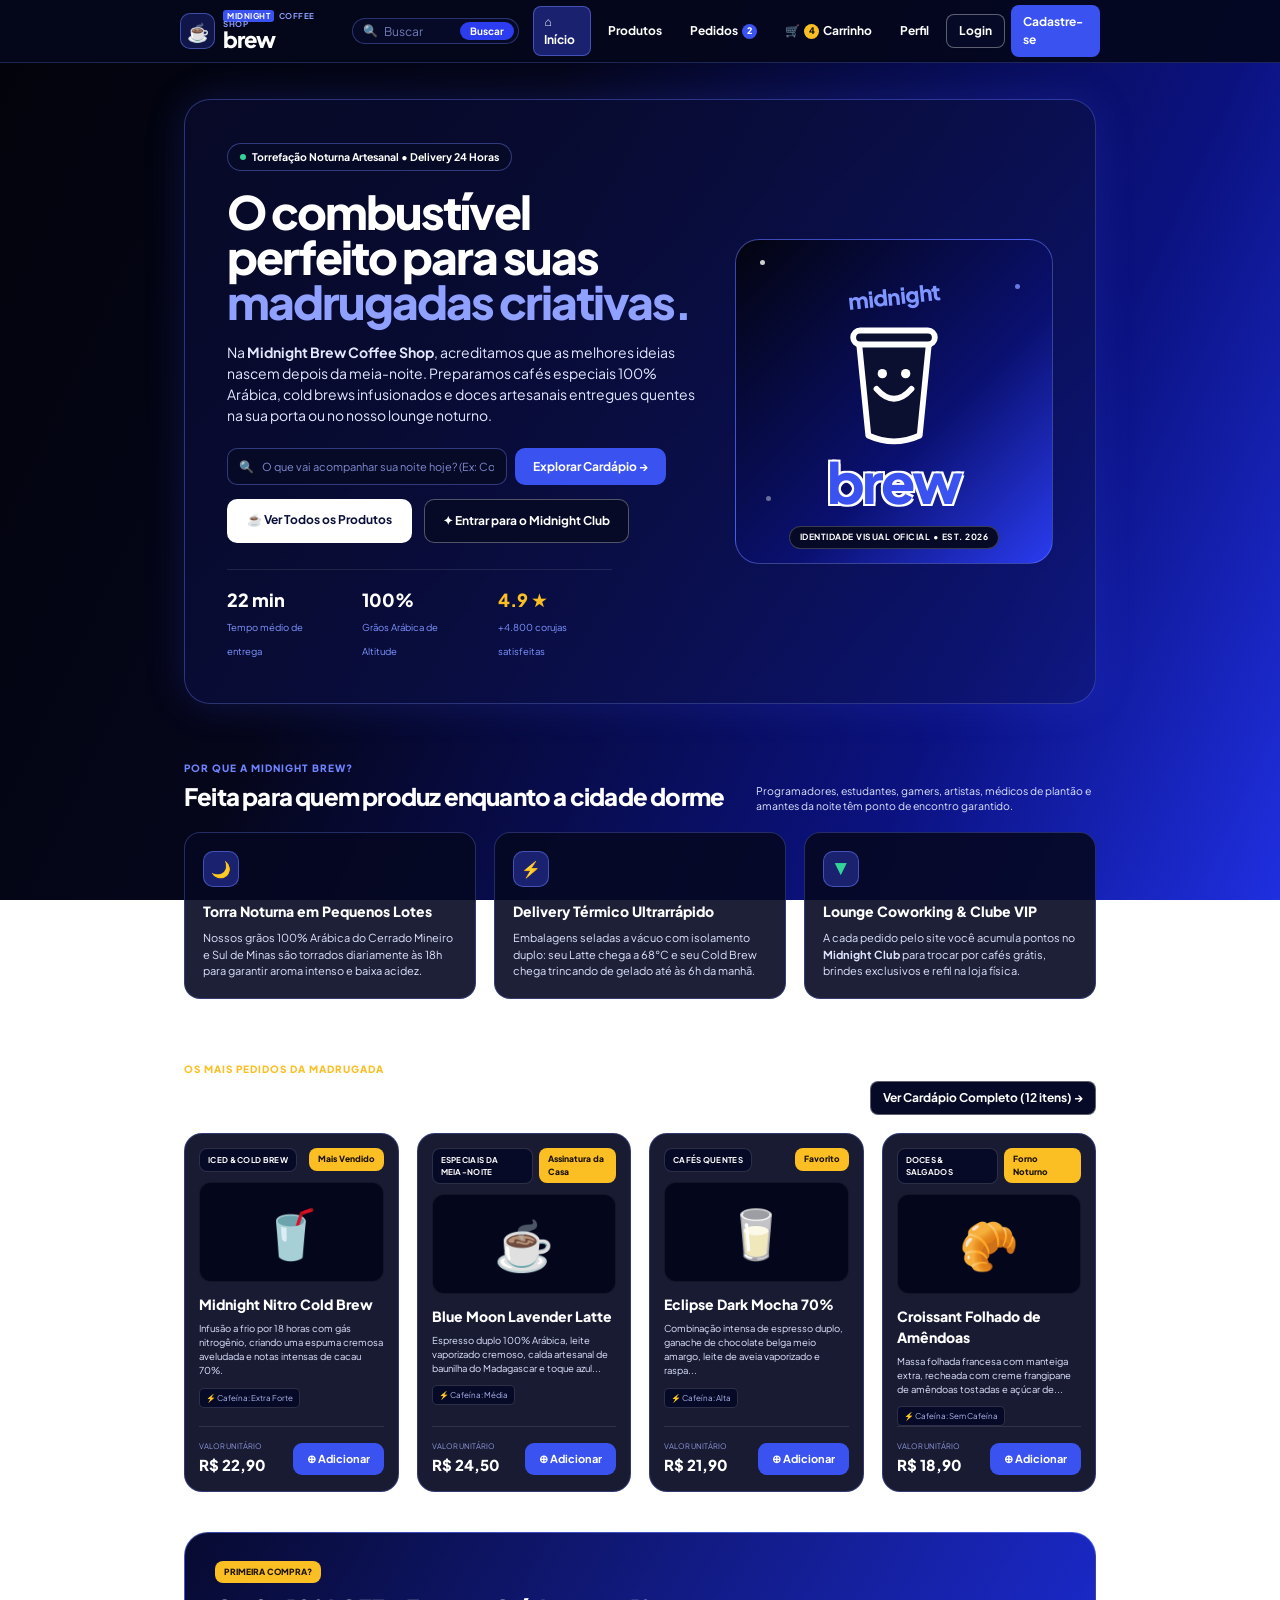
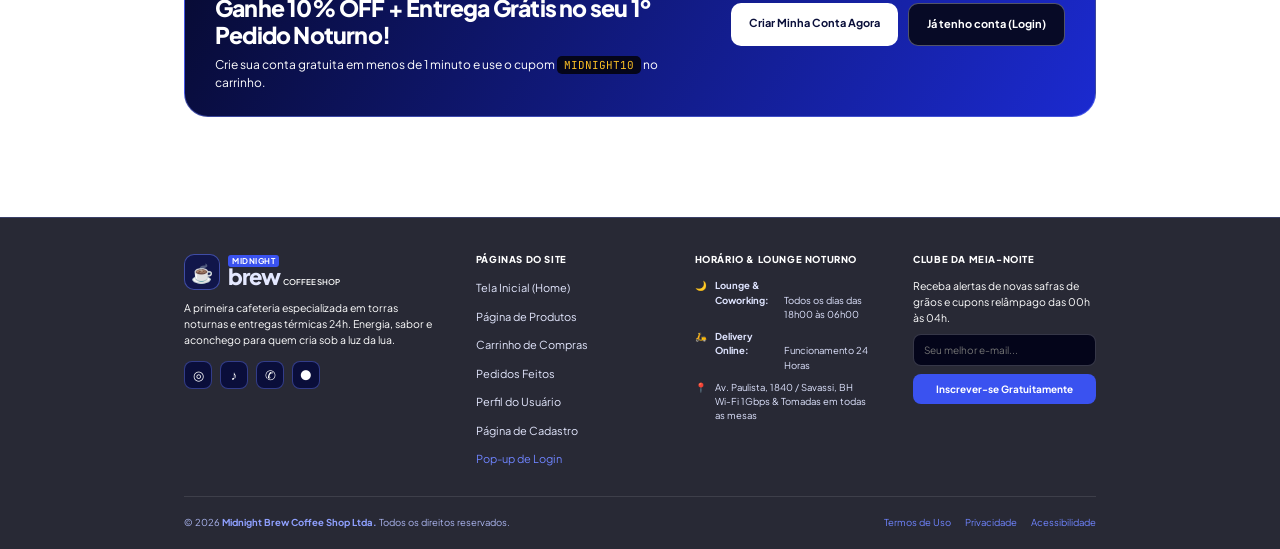
==== index.html @ 243efb48 "Add files via upload" ====
<!DOCTYPE html>
<html lang="pt-BR">
<head>
  <meta charset="UTF-8">
  <meta name="viewport" content="width=device-width, initial-scale=1.0">
  <title>Midnight Brew Coffee Shop</title>
  <link rel="preconnect" href="https://fonts.googleapis.com">
  <link rel="preconnect" href="https://fonts.gstatic.com" crossorigin>
  <link href="https://fonts.googleapis.com/css2?family=Plus+Jakarta+Sans:wght@400;500;600;700;800&family=JetBrains+Mono:wght@700&display=swap" rel="stylesheet">
  <link rel="stylesheet" href="style.css">
</head>
<body>

  <!-- CABEÇALHO -->
  <header class="cabecalho">
    <div class="cabecalho-conteudo">
      <a href="#inicio" class="logo">
        <span class="logo-icone">☕</span>
        <span class="logo-texto">
          <small><b>MIDNIGHT</b> COFFEE SHOP</small>
          <strong>brew</strong>
        </span>
      </a>

      <form class="busca-topo" id="formBuscaTopo">
        <span>🔍</span>
        <input type="text" id="campoBuscaTopo" placeholder="Buscar">
        <button type="submit">Buscar</button>
      </form>

      <nav class="menu">
        <a href="#inicio" class="menu-link ativo">⌂ Início</a>
        <a href="produtos.html" class="menu-link">Produtos</a>
        <a href="pedidos.html" class="menu-link">Pedidos <span class="bolinha azul">2</span></a>
        <a href="carrinho.html" class="menu-link">🛒 <span class="bolinha amarela" id="contadorCarrinho">4</span> Carrinho</a>
        <a href="#perfil" class="menu-link">Perfil</a>
        <a href="#login" class="botao-borda" id="botaoLogin">Login</a>
        <a href="#cadastro" class="botao-azul" id="botaoCadastro">Cadastre-se</a>
      </nav>
    </div>
  </header>

  <main class="pagina">

    <!-- DESTAQUE PRINCIPAL -->
    <section class="destaque" id="inicio">
      <div class="destaque-texto">
        <span class="selo-topo"><i></i> Torrefação Noturna Artesanal • Delivery 24 Horas</span>

        <h1>O combustível perfeito para suas <span>madrugadas criativas.</span></h1>

        <p>
          Na <strong>Midnight Brew Coffee Shop</strong>, acreditamos que as melhores ideias nascem depois da meia-noite.
          Preparamos cafés especiais 100% Arábica, cold brews infusionados e doces artesanais entregues quentes
          na sua porta ou no nosso lounge noturno.
        </p>

        <form class="busca-destaque" id="formBuscaDestaque">
          <span>🔍</span>
          <input type="text" id="campoBuscaDestaque" placeholder="O que vai acompanhar sua noite hoje? (Ex: Cold Brew)">
          <button type="submit">Explorar Cardápio →</button>
        </form>

        <div class="botoes-destaque">
          <a href="#favoritos" class="botao-branco">☕ Ver Todos os Produtos</a>
          <a href="#clube" class="botao-escuro">✦ Entrar para o Midnight Club</a>
        </div>

        <div class="numeros">
          <div>
            <strong>22 min</strong>
            <span>Tempo médio de entrega</span>
          </div>
          <div>
            <strong>100%</strong>
            <span>Grãos Arábica de Altitude</span>
          </div>
          <div>
            <strong class="amarelo">4.9 ★</strong>
            <span>+4.800 corujas satisfeitas</span>
          </div>
        </div>
      </div>

      <div class="destaque-imagem">
        <div class="cartao-logo">
          <span class="ponto p1"></span>
          <span class="ponto p2"></span>
          <span class="ponto p3"></span>

          <div class="logo-grande">
            <span class="logo-grande-topo">midnight</span>
            <svg viewBox="0 0 100 120" width="120" height="140" aria-hidden="true">
              <path d="M20 25 L80 25 L72 105 Q50 115 28 105 Z" fill="#0b1030" stroke="#fff" stroke-width="5" stroke-linejoin="round"/>
              <rect x="15" y="15" width="70" height="12" rx="6" fill="#0b1030" stroke="#fff" stroke-width="5"/>
              <path d="M35 65 Q50 82 65 65" fill="none" stroke="#fff" stroke-width="5" stroke-linecap="round"/>
              <circle cx="40" cy="52" r="4" fill="#fff"/>
              <circle cx="60" cy="52" r="4" fill="#fff"/>
            </svg>
            <span class="logo-grande-baixo">brew</span>
          </div>

          <span class="legenda-logo">IDENTIDADE VISUAL OFICIAL • EST. 2026</span>
        </div>
      </div>
    </section>

    <!-- POR QUE A MIDNIGHT BREW -->
    <section class="porque">
      <div class="titulo-secao">
        <div>
          <small>POR QUE A MIDNIGHT BREW?</small>
          <h2>Feita para quem produz enquanto a cidade dorme</h2>
        </div>
        <p>Programadores, estudantes, gamers, artistas, médicos de plantão e amantes da noite têm ponto de encontro garantido.</p>
      </div>

      <div class="lista-vantagens">
        <article class="vantagem">
          <span class="icone-vantagem">🌙</span>
          <h3>Torra Noturna em Pequenos Lotes</h3>
          <p>Nossos grãos 100% Arábica do Cerrado Mineiro e Sul de Minas são torrados diariamente às 18h para garantir aroma intenso e baixa acidez.</p>
        </article>

        <article class="vantagem">
          <span class="icone-vantagem">⚡</span>
          <h3>Delivery Térmico Ultrarrápido</h3>
          <p>Embalagens seladas a vácuo com isolamento duplo: seu Latte chega a 68°C e seu Cold Brew chega trincando de gelado até às 6h da manhã.</p>
        </article>

        <article class="vantagem">
          <span class="icone-vantagem verde">▼</span>
          <h3>Lounge Coworking &amp; Clube VIP</h3>
          <p>A cada pedido pelo site você acumula pontos no <strong>Midnight Club</strong> para trocar por cafés grátis, brindes exclusivos e refil na loja física.</p>
        </article>
      </div>
    </section>

    <!-- FAVORITOS -->
    <section class="favoritos" id="favoritos">
      <div class="titulo-secao">
        <div>
          <small class="amarelo">OS MAIS PEDIDOS DA MADRUGADA</small>
          <h2>Favoritos do Cardápio Noturno</h2>
        </div>
        <a href="produtos.html" class="botao-borda" id="botaoCardapioCompleto">Ver Cardápio Completo (12 itens) →</a>
      </div>

      <p class="aviso-busca" id="avisoBusca"></p>

      <div class="lista-produtos" id="listaProdutos">

        <article class="produto" data-nome="midnight nitro cold brew iced">
          <div class="produto-etiquetas">
            <span class="etiqueta-categoria">ICED &amp; COLD BREW</span>
            <span class="etiqueta-amarela">Mais Vendido</span>
          </div>
          <div class="produto-foto">🥤</div>
          <h3>Midnight Nitro Cold Brew</h3>
          <p>Infusão a frio por 18 horas com gás nitrogênio, criando uma espuma cremosa aveludada e notas intensas de cacau 70%.</p>
          <span class="cafeina">⚡ Cafeína: Extra Forte</span>
          <div class="produto-rodape">
            <div>
              <small>VALOR UNITÁRIO</small>
              <strong>R$ 22,90</strong>
            </div>
            <button class="botao-adicionar" data-preco="22.90">⊕ Adicionar</button>
          </div>
        </article>

        <article class="produto" data-nome="blue moon lavender latte especiais">
          <div class="produto-etiquetas">
            <span class="etiqueta-categoria">ESPECIAIS DA MEIA-NOITE</span>
            <span class="etiqueta-amarela">Assinatura da Casa</span>
          </div>
          <div class="produto-foto">☕</div>
          <h3>Blue Moon Lavender Latte</h3>
          <p>Espresso duplo 100% Arábica, leite vaporizado cremoso, calda artesanal de baunilha do Madagascar e toque azul...</p>
          <span class="cafeina">⚡ Cafeína: Média</span>
          <div class="produto-rodape">
            <div>
              <small>VALOR UNITÁRIO</small>
              <strong>R$ 24,50</strong>
            </div>
            <button class="botao-adicionar" data-preco="24.50">⊕ Adicionar</button>
          </div>
        </article>

        <article class="produto" data-nome="eclipse dark mocha cafés quentes">
          <div class="produto-etiquetas">
            <span class="etiqueta-categoria">CAFÉS QUENTES</span>
            <span class="etiqueta-amarela">Favorito</span>
          </div>
          <div class="produto-foto">🥛</div>
          <h3>Eclipse Dark Mocha 70%</h3>
          <p>Combinação intensa de espresso duplo, ganache de chocolate belga meio amargo, leite de aveia vaporizado e raspa...</p>
          <span class="cafeina">⚡ Cafeína: Alta</span>
          <div class="produto-rodape">
            <div>
              <small>VALOR UNITÁRIO</small>
              <strong>R$ 21,90</strong>
            </div>
            <button class="botao-adicionar" data-preco="21.90">⊕ Adicionar</button>
          </div>
        </article>

        <article class="produto" data-nome="croissant folhado de amêndoas doces salgados">
          <div class="produto-etiquetas">
            <span class="etiqueta-categoria">DOCES &amp; SALGADOS</span>
            <span class="etiqueta-amarela">Forno Noturno</span>
          </div>
          <div class="produto-foto">🥐</div>
          <h3>Croissant Folhado de Amêndoas</h3>
          <p>Massa folhada francesa com manteiga extra, recheada com creme frangipane de amêndoas tostadas e açúcar de...</p>
          <span class="cafeina">⚡ Cafeína: Sem Cafeína</span>
          <div class="produto-rodape">
            <div>
              <small>VALOR UNITÁRIO</small>
              <strong>R$ 18,90</strong>
            </div>
            <button class="botao-adicionar" data-preco="18.90">⊕ Adicionar</button>
          </div>
        </article>

      </div>
    </section>

    <!-- CHAMADA PRIMEIRA COMPRA -->
    <section class="chamada" id="cadastro">
      <div class="chamada-texto">
        <span class="etiqueta-amarela">PRIMEIRA COMPRA?</span>
        <h2>Ganhe 10% OFF + Entrega Grátis no seu 1º Pedido Noturno!</h2>
        <p>Crie sua conta gratuita em menos de 1 minuto e use o cupom <code id="cupom" title="Clique para copiar">MIDNIGHT10</code> no carrinho.</p>
      </div>
      <div class="chamada-botoes">
        <a href="#cadastro" class="botao-branco" id="botaoCriarConta">Criar Minha Conta Agora</a>
        <a href="#login" class="botao-escuro" id="botaoJaTenhoConta">Já tenho conta (Login)</a>
      </div>
    </section>

  </main>

  <!-- RODAPÉ -->
  <footer class="rodape">
    <div class="rodape-conteudo">

      <div class="rodape-coluna sobre">
        <a href="#inicio" class="logo">
          <span class="logo-icone">☕</span>
          <span class="logo-texto">
            <small><b>MIDNIGHT</b></small>
            <strong>brew <small>COFFEE SHOP</small></strong>
          </span>
        </a>
        <p>A primeira cafeteria especializada em torras noturnas e entregas térmicas 24h. Energia, sabor e aconchego para quem cria sob a luz da lua.</p>
        <div class="redes">
          <a href="#" aria-label="Instagram">◎</a>
          <a href="#" aria-label="TikTok">♪</a>
          <a href="#" aria-label="WhatsApp">✆</a>
          <a href="#" aria-label="Spotify">●</a>
        </div>
      </div>

      <div class="rodape-coluna">
        <h4>PÁGINAS DO SITE</h4>
        <a href="#inicio">Tela Inicial (Home)</a>
        <a href="#favoritos">Página de Produtos</a>
        <a href="carrinho.html">Carrinho de Compras</a>
        <a href="pedidos.html">Pedidos Feitos</a>
        <a href="#perfil">Perfil do Usuário</a>
        <a href="#cadastro">Página de Cadastro</a>
        <a href="#login" class="azul">Pop-up de Login</a>
      </div>

      <div class="rodape-coluna">
        <h4>HORÁRIO &amp; LOUNGE NOTURNO</h4>
        <p class="info"><span>🌙</span> <b>Lounge &amp; Coworking:</b><br>Todos os dias das 18h00 às 06h00</p>
        <p class="info"><span>🛵</span> <b>Delivery Online:</b><br>Funcionamento 24 Horas</p>
        <p class="info"><span>📍</span> Av. Paulista, 1840 / Savassi, BH<br>Wi-Fi 1Gbps &amp; Tomadas em todas as mesas</p>
      </div>

      <div class="rodape-coluna" id="clube">
        <h4>CLUBE DA MEIA-NOITE</h4>
        <p>Receba alertas de novas safras de grãos e cupons relâmpago das 00h às 04h.</p>
        <form class="form-clube" id="formClube">
          <input type="email" id="emailClube" placeholder="Seu melhor e-mail..." required>
          <button type="submit">Inscrever-se Gratuitamente</button>
        </form>
        <p class="msg-clube" id="msgClube"></p>
      </div>

    </div>

    <div class="rodape-baixo">
      <p>© 2026 <b>Midnight Brew Coffee Shop Ltda.</b> Todos os direitos reservados.</p>
      <div>
        <a href="#">Termos de Uso</a>
        <a href="#">Privacidade</a>
        <a href="#">Acessibilidade</a>
      </div>
    </div>
  </footer>

  <!-- AVISO FLUTUANTE -->
  <div class="aviso" id="aviso"></div>

  <script src="compartilhado.js"></script>
  <script src="conta.js"></script>
  <script src="script.js"></script>
</body>
</html>
---- style.css ----
* {
  margin: 0;
  padding: 0;
  box-sizing: border-box;
}

html {
  scroll-behavior: smooth;
  scroll-padding-top: 90px;
}

body {
  font-family: 'Plus Jakarta Sans', Arial, sans-serif;
  color: #ffffff;
  background: linear-gradient(115deg, #02030a 0%, #05061a 35%, #0b1280 75%, #1f2fe0 100%);
  background-attachment: fixed;
  min-height: 100vh;
  line-height: 1.5;
}

a {
  color: inherit;
  text-decoration: none;
}

button,
input {
  font-family: inherit;
}

button {
  cursor: pointer;
}

/* ---------- CABEÇALHO ---------- */
.cabecalho {
  position: sticky;
  top: 0;
  z-index: 10;
  background: rgba(5, 7, 28, 0.92);
  border-bottom: 1px solid rgba(110, 130, 255, 0.25);
  backdrop-filter: blur(8px);
}

.cabecalho-conteudo {
  max-width: 940px;
  margin: 0 auto;
  height: 62px;
  display: flex;
  align-items: center;
  gap: 14px;
  padding: 0 10px;
}

.logo {
  display: flex;
  align-items: center;
  gap: 8px;
}

.logo-icone {
  width: 36px;
  height: 36px;
  border-radius: 10px;
  background: #11164a;
  border: 1px solid rgba(110, 130, 255, 0.5);
  display: flex;
  align-items: center;
  justify-content: center;
  font-size: 18px;
}

.logo-texto {
  display: flex;
  flex-direction: column;
  line-height: 1;
}

.logo-texto small {
  font-size: 8px;
  font-weight: 700;
  letter-spacing: 0.5px;
  color: #8fa0ff;
}

.logo-texto small b {
  background: #3a52f0;
  color: #fff;
  padding: 1px 4px;
  border-radius: 3px;
  margin-right: 3px;
}

.logo-texto strong {
  font-size: 22px;
  font-weight: 800;
  letter-spacing: -1px;
}

.busca-topo {
  display: flex;
  align-items: center;
  gap: 6px;
  background: #070a26;
  border: 1px solid rgba(110, 130, 255, 0.35);
  border-radius: 20px;
  padding: 3px 4px 3px 10px;
  font-size: 12px;
}

.busca-topo input {
  background: transparent;
  border: none;
  outline: none;
  color: #fff;
  width: 70px;
  font-size: 12px;
}

.busca-topo input::placeholder {
  color: #6f7bb8;
}

.busca-topo button {
  background: #2c3df0;
  color: #fff;
  border: none;
  border-radius: 14px;
  padding: 3px 10px;
  font-size: 10px;
  font-weight: 700;
}

.menu {
  display: flex;
  align-items: center;
  gap: 6px;
  margin-left: auto;
}

.menu-link {
  font-size: 12px;
  font-weight: 700;
  padding: 6px 10px;
  border-radius: 8px;
  display: flex;
  align-items: center;
  gap: 4px;
  border: 1px solid transparent;
}

.menu-link:hover {
  background: rgba(255, 255, 255, 0.06);
}

.menu-link.ativo {
  background: #1a2270;
  border-color: rgba(110, 130, 255, 0.5);
}

.bolinha {
  font-size: 9px;
  font-weight: 800;
  width: 15px;
  height: 15px;
  border-radius: 50%;
  display: inline-flex;
  align-items: center;
  justify-content: center;
}

.bolinha.azul {
  background: #3a52f0;
  color: #fff;
}

.bolinha.amarela {
  background: #fbbf24;
  color: #1a1200;
}

.botao-borda {
  border: 1px solid rgba(255, 255, 255, 0.35);
  background: #070a26;
  color: #fff;
  font-size: 12px;
  font-weight: 700;
  padding: 7px 12px;
  border-radius: 8px;
  display: inline-block;
}

.botao-borda:hover {
  background: #12185a;
}

.botao-azul {
  background: #3a52f0;
  color: #fff;
  font-size: 12px;
  font-weight: 700;
  padding: 8px 12px;
  border-radius: 8px;
}

.botao-azul:hover {
  background: #5166ff;
}

/* ---------- PÁGINA ---------- */
.pagina {
  max-width: 912px;
  margin: 0 auto;
  padding: 36px 0 60px;
}

/* ---------- DESTAQUE ---------- */
.destaque {
  display: flex;
  gap: 30px;
  align-items: center;
  padding: 42px;
  border-radius: 26px;
  border: 1px solid rgba(110, 130, 255, 0.35);
  background: linear-gradient(135deg, rgba(8, 10, 40, 0.95), rgba(14, 22, 110, 0.55));
  box-shadow: 0 0 40px rgba(60, 80, 255, 0.2);
}

.destaque-texto {
  flex: 1.5;
}

.selo-topo {
  display: inline-flex;
  align-items: center;
  gap: 6px;
  font-size: 10.5px;
  font-weight: 700;
  padding: 5px 12px;
  border-radius: 20px;
  border: 1px solid rgba(110, 130, 255, 0.4);
  background: #070a26;
}

.selo-topo i {
  width: 6px;
  height: 6px;
  border-radius: 50%;
  background: #34d399;
}

.destaque h1 {
  font-size: 46px;
  line-height: 0.98;
  letter-spacing: -2px;
  font-weight: 800;
  margin: 18px 0;
}

.destaque h1 span {
  color: #8fa0ff;
}

.destaque-texto > p {
  font-size: 14px;
  color: #e4e8ff;
  max-width: 470px;
  margin-bottom: 22px;
}

.busca-destaque {
  display: flex;
  align-items: center;
  gap: 8px;
  margin-bottom: 14px;
}

.busca-destaque span {
  position: absolute;
  margin-left: 12px;
  font-size: 12px;
}

.busca-destaque input {
  width: 280px;
  background: #070a26;
  border: 1px solid rgba(110, 130, 255, 0.4);
  border-radius: 10px;
  padding: 11px 12px 11px 34px;
  color: #fff;
  font-size: 11px;
  outline: none;
}

.busca-destaque input::placeholder {
  color: #7f8bd0;
}

.busca-destaque input:focus {
  border-color: #6f84ff;
}

.busca-destaque button {
  background: #3a52f0;
  color: #fff;
  border: none;
  border-radius: 10px;
  padding: 11px 18px;
  font-size: 12px;
  font-weight: 700;
}

.busca-destaque button:hover {
  background: #5166ff;
}

.botoes-destaque {
  display: flex;
  gap: 12px;
  margin-bottom: 26px;
}

.botao-branco {
  background: #fff;
  color: #0a0f3a;
  font-size: 12px;
  font-weight: 700;
  padding: 12px 20px;
  border-radius: 10px;
  display: inline-block;
}

.botao-branco:hover {
  background: #e6e9ff;
}

.botao-escuro {
  background: #070a26;
  color: #fff;
  border: 1px solid rgba(255, 255, 255, 0.3);
  font-size: 12px;
  font-weight: 700;
  padding: 12px 18px;
  border-radius: 10px;
  display: inline-block;
}

.botao-escuro:hover {
  background: #12185a;
}

.numeros {
  display: flex;
  gap: 26px;
  padding-top: 16px;
  border-top: 1px solid rgba(255, 255, 255, 0.1);
  max-width: 385px;
}

.numeros strong {
  display: block;
  font-size: 18px;
  font-weight: 800;
}

.numeros span {
  font-size: 9.5px;
  color: #7f95ff;
}

.amarelo {
  color: #fbbf24;
}

/* logo grande */
.destaque-imagem {
  flex: 1;
}

.cartao-logo {
  position: relative;
  height: 325px;
  border-radius: 24px;
  border: 1px solid rgba(110, 130, 255, 0.5);
  background: linear-gradient(135deg, #03040f 0%, #0a1070 60%, #2a3cf0 100%);
  display: flex;
  align-items: center;
  justify-content: center;
}

.ponto {
  position: absolute;
  width: 5px;
  height: 5px;
  border-radius: 50%;
  background: #fff;
  opacity: 0.8;
}

.p1 { top: 20px; left: 24px; }
.p2 { top: 44px; right: 32px; background: #7f95ff; }
.p3 { bottom: 62px; left: 30px; opacity: 0.4; }

.logo-grande {
  display: flex;
  flex-direction: column;
  align-items: center;
}

.logo-grande-topo {
  font-size: 22px;
  font-weight: 800;
  color: #7f95ff;
  transform: rotate(-6deg);
  letter-spacing: -0.5px;
}

.logo-grande-baixo {
  font-size: 56px;
  font-weight: 800;
  letter-spacing: -3px;
  margin-top: -14px;
  color: #3a52f0;
  text-shadow: 0 0 0 #fff, 2px 2px 0 #fff, -2px -2px 0 #fff, 2px -2px 0 #fff, -2px 2px 0 #fff;
}

.legenda-logo {
  position: absolute;
  bottom: 14px;
  font-size: 8.5px;
  font-weight: 700;
  letter-spacing: 0.5px;
  padding: 4px 10px;
  border-radius: 14px;
  background: #070a26;
  border: 1px solid rgba(255, 255, 255, 0.2);
}

/* ---------- TÍTULOS DE SEÇÃO ---------- */
.titulo-secao {
  display: flex;
  justify-content: space-between;
  align-items: flex-end;
  gap: 20px;
  margin-bottom: 18px;
}

.titulo-secao small {
  font-size: 10px;
  font-weight: 800;
  letter-spacing: 1px;
  color: #6f84ff;
}

.titulo-secao small.amarelo {
  color: #fbbf24;
}

.titulo-secao h2 {
  font-size: 24px;
  font-weight: 800;
  letter-spacing: -0.8px;
}

.titulo-secao p {
  font-size: 10.5px;
  max-width: 340px;
  color: #dfe4ff;
}

/* ---------- POR QUE ---------- */
.porque {
  margin-top: 50px;
}

.lista-vantagens {
  display: flex;
  gap: 18px;
}

.vantagem {
  flex: 1;
  padding: 18px;
  border-radius: 16px;
  border: 1px solid rgba(110, 130, 255, 0.3);
  background: rgba(6, 8, 34, 0.9);
}

.icone-vantagem {
  width: 36px;
  height: 36px;
  border-radius: 10px;
  background: #1a2270;
  border: 1px solid rgba(110, 130, 255, 0.5);
  display: flex;
  align-items: center;
  justify-content: center;
  margin-bottom: 14px;
  font-size: 16px;
}

.icone-vantagem.verde {
  color: #34d399;
}

.vantagem h3 {
  font-size: 14px;
  font-weight: 800;
  margin-bottom: 8px;
}

.vantagem p {
  font-size: 11px;
  color: #dfe4ff;
}

/* ---------- FAVORITOS ---------- */
.favoritos {
  margin-top: 56px;
}

.aviso-busca {
  font-size: 12px;
  color: #fbbf24;
  margin-bottom: 12px;
  display: none;
}

.lista-produtos {
  display: flex;
  gap: 18px;
  align-items: stretch;
}

.produto {
  flex: 1;
  display: flex;
  flex-direction: column;
  padding: 14px;
  border-radius: 18px;
  border: 1px solid rgba(110, 130, 255, 0.3);
  background: rgba(6, 8, 34, 0.92);
  transition: transform 0.2s, border-color 0.2s;
}

.produto:hover {
  transform: translateY(-4px);
  border-color: rgba(143, 160, 255, 0.7);
}

.produto.escondido {
  display: none;
}

.produto-etiquetas {
  display: flex;
  justify-content: space-between;
  align-items: center;
  gap: 6px;
  margin-bottom: 10px;
}

.etiqueta-categoria {
  font-size: 8px;
  font-weight: 700;
  letter-spacing: 0.3px;
  padding: 5px 8px;
  border-radius: 8px;
  border: 1px solid rgba(255, 255, 255, 0.15);
  background: #070a26;
}

.etiqueta-amarela {
  font-size: 8.5px;
  font-weight: 800;
  padding: 5px 9px;
  border-radius: 8px;
  background: #fbbf24;
  color: #1a1200;
  display: inline-block;
}

.produto-foto {
  height: 100px;
  border-radius: 12px;
  background: #04061c;
  border: 1px solid rgba(255, 255, 255, 0.06);
  display: flex;
  align-items: center;
  justify-content: center;
  font-size: 48px;
  margin-bottom: 12px;
}

.produto h3 {
  font-size: 14px;
  font-weight: 800;
  margin-bottom: 6px;
}

.produto p {
  font-size: 9.5px;
  color: #dfe4ff;
  margin-bottom: 10px;
}

.cafeina {
  align-self: flex-start;
  font-size: 8px;
  color: #aab4ee;
  padding: 3px 6px;
  border-radius: 5px;
  border: 1px solid rgba(255, 255, 255, 0.15);
  background: #070a26;
}

.produto-rodape {
  margin-top: auto;
  padding-top: 14px;
  border-top: 1px solid rgba(255, 255, 255, 0.1);
  display: flex;
  justify-content: space-between;
  align-items: center;
}

.produto-rodape small {
  display: block;
  font-size: 7.5px;
  color: #8f9bdc;
}

.produto-rodape strong {
  font-size: 15px;
  font-weight: 800;
}

.botao-adicionar {
  background: #3a52f0;
  color: #fff;
  border: none;
  border-radius: 9px;
  padding: 9px 14px;
  font-size: 11px;
  font-weight: 700;
}

.botao-adicionar:hover {
  background: #5166ff;
}

/* ---------- CHAMADA ---------- */
.chamada {
  margin-top: 40px;
  padding: 24px 30px;
  border-radius: 24px;
  border: 1px solid rgba(110, 130, 255, 0.5);
  background: linear-gradient(120deg, #070a30, #1b2ad0);
  display: flex;
  align-items: center;
  justify-content: space-between;
  gap: 30px;
}

.chamada-texto h2 {
  font-size: 23px;
  font-weight: 800;
  letter-spacing: -0.8px;
  line-height: 1.15;
  margin: 12px 0 8px;
  max-width: 470px;
}

.chamada-texto p {
  font-size: 12px;
}

.chamada code {
  font-family: 'JetBrains Mono', monospace;
  font-size: 11px;
  color: #fbbf24;
  background: #04051a;
  padding: 2px 7px;
  border-radius: 5px;
  cursor: pointer;
}

.chamada-botoes {
  display: flex;
  gap: 10px;
}

.chamada-botoes .botao-branco,
.chamada-botoes .botao-escuro {
  white-space: nowrap;
  font-size: 11px;
  padding: 12px 18px;
}

/* ---------- RODAPÉ ---------- */
.rodape {
  margin-top: 40px;
  border-top: 1px solid rgba(110, 130, 255, 0.25);
  background: rgba(3, 4, 18, 0.85);
  padding: 34px 0 20px;
}

.rodape-conteudo {
  max-width: 912px;
  margin: 0 auto;
  display: flex;
  gap: 36px;
}

.rodape-coluna {
  display: flex;
  flex-direction: column;
  gap: 8px;
  font-size: 10.5px;
  flex: 1;
}

.rodape-coluna.sobre {
  flex: 1.4;
}

.rodape-coluna h4 {
  font-size: 9.5px;
  font-weight: 800;
  letter-spacing: 0.6px;
  margin-bottom: 4px;
}

.rodape-coluna > a {
  font-size: 11px;
  color: #e4e8ff;
  padding: 2px 0;
}

.rodape-coluna > a:hover {
  color: #8fa0ff;
}

.rodape-coluna a.azul {
  color: #6f84ff;
}

.rodape .logo-texto strong small {
  font-size: 8px;
  color: #fff;
  letter-spacing: 0;
  font-weight: 600;
}

.redes {
  display: flex;
  gap: 8px;
  margin-top: 6px;
}

.redes a {
  width: 28px;
  height: 28px;
  border-radius: 8px;
  background: #0a0e3a;
  border: 1px solid rgba(110, 130, 255, 0.4);
  display: flex;
  align-items: center;
  justify-content: center;
  font-size: 13px;
}

.redes a:hover {
  background: #1a2270;
}

.info {
  font-size: 9.5px;
  color: #dfe4ff;
  display: flex;
  gap: 8px;
}

.form-clube input {
  width: 100%;
  background: #04051a;
  border: 1px solid rgba(255, 255, 255, 0.2);
  border-radius: 8px;
  padding: 9px 10px;
  color: #fff;
  font-size: 10px;
  margin-bottom: 8px;
  outline: none;
}

.form-clube button {
  width: 100%;
  background: #3a52f0;
  color: #fff;
  border: none;
  border-radius: 8px;
  padding: 9px;
  font-size: 10px;
  font-weight: 700;
}

.form-clube button:hover {
  background: #5166ff;
}

.msg-clube {
  font-size: 10px;
  color: #34d399;
  min-height: 14px;
}

.rodape-baixo {
  max-width: 912px;
  margin: 26px auto 0;
  padding-top: 18px;
  border-top: 1px solid rgba(255, 255, 255, 0.1);
  display: flex;
  justify-content: space-between;
  font-size: 9.5px;
  color: #aab4ee;
}

.rodape-baixo b {
  color: #8fa0ff;
}

.rodape-baixo a {
  color: #6f84ff;
  margin-left: 12px;
}

/* ---------- AVISO FLUTUANTE ---------- */
.aviso {
  position: fixed;
  bottom: 24px;
  right: 24px;
  background: #3a52f0;
  color: #fff;
  font-size: 13px;
  font-weight: 700;
  padding: 12px 18px;
  border-radius: 10px;
  box-shadow: 0 8px 24px rgba(0, 0, 0, 0.4);
  opacity: 0;
  transform: translateY(20px);
  pointer-events: none;
  transition: 0.3s;
  z-index: 20;
}

.aviso.mostrar {
  opacity: 1;
  transform: translateY(0);
}

/* ---------- POP-UP DE LOGIN ---------- */
.modal-fundo {
  position: fixed;
  inset: 0;
  z-index: 30;
  background: rgba(2, 3, 12, 0.8);
  backdrop-filter: blur(4px);
  display: none;
  align-items: center;
  justify-content: center;
  padding: 16px;
}

.modal-fundo.aberto {
  display: flex;
}

.modal {
  position: relative;
  width: 100%;
  max-width: 400px;
  padding: 30px;
  border-radius: 24px;
  border: 1px solid rgba(110, 130, 255, 0.5);
  background: linear-gradient(135deg, #05071e, #0e1680);
  box-shadow: 0 0 50px rgba(60, 80, 255, 0.35);
}

.modal small {
  font-size: 9.5px;
  font-weight: 800;
  letter-spacing: 0.8px;
  color: #fbbf24;
}

.modal h2 {
  font-size: 22px;
  font-weight: 800;
  letter-spacing: -0.8px;
  margin: 4px 0 18px;
}

.modal-fechar {
  position: absolute;
  top: 14px;
  right: 16px;
  background: transparent;
  border: none;
  color: #aab4ee;
  font-size: 16px;
}

.modal-fechar:hover {
  color: #fff;
}

.modal label {
  display: block;
  font-size: 8.5px;
  font-weight: 800;
  letter-spacing: 0.4px;
  color: #8fa0ff;
  margin-bottom: 6px;
}

.modal input {
  width: 100%;
  background: #03041a;
  color: #fff;
  border: 1px solid rgba(255, 255, 255, 0.2);
  border-radius: 10px;
  padding: 12px;
  font-size: 12px;
  outline: none;
  margin-bottom: 14px;
}

.modal input:focus {
  border-color: #8fa0ff;
}

.modal-erro {
  font-size: 11px;
  color: #f87171;
  min-height: 16px;
  margin-bottom: 6px;
}

.modal-botao {
  width: 100%;
  background: #3a52f0;
  color: #fff;
  border: none;
  border-radius: 10px;
  padding: 13px;
  font-size: 13px;
  font-weight: 800;
}

.modal-botao:hover {
  background: #5166ff;
}

.modal-dica {
  margin-top: 14px;
  padding: 10px;
  border-radius: 8px;
  background: rgba(3, 4, 26, 0.7);
  border: 1px dashed rgba(255, 255, 255, 0.2);
  font-size: 9.5px;
  color: #cfd6ff;
  text-align: center;
}

.modal-rodape {
  margin-top: 14px;
  text-align: center;
  font-size: 11px;
  color: #dfe4ff;
}

.modal-rodape a {
  color: #8fa0ff;
  font-weight: 800;
}

/* ---------- CELULAR / TABLET ---------- */
@media (max-width: 960px) {
  .cabecalho-conteudo {
    flex-wrap: wrap;
    height: auto;
    padding: 10px;
  }

  .menu {
    flex-wrap: wrap;
    margin-left: 0;
  }

  .pagina {
    padding: 24px 14px 40px;
  }

  .destaque,
  .lista-vantagens,
  .lista-produtos,
  .chamada,
  .rodape-conteudo,
  .titulo-secao {
    flex-direction: column;
    align-items: stretch;
  }

  .destaque {
    padding: 24px;
  }

  .destaque h1 {
    font-size: 36px;
  }

  .busca-destaque input {
    width: 100%;
  }

  .busca-destaque {
    flex-wrap: wrap;
  }

  .botoes-destaque {
    flex-direction: column;
  }

  .chamada-botoes {
    flex-direction: column;
  }

  .rodape-conteudo,
  .rodape-baixo {
    padding: 0 14px;
  }

  .rodape-baixo {
    flex-direction: column;
    gap: 8px;
  }
}
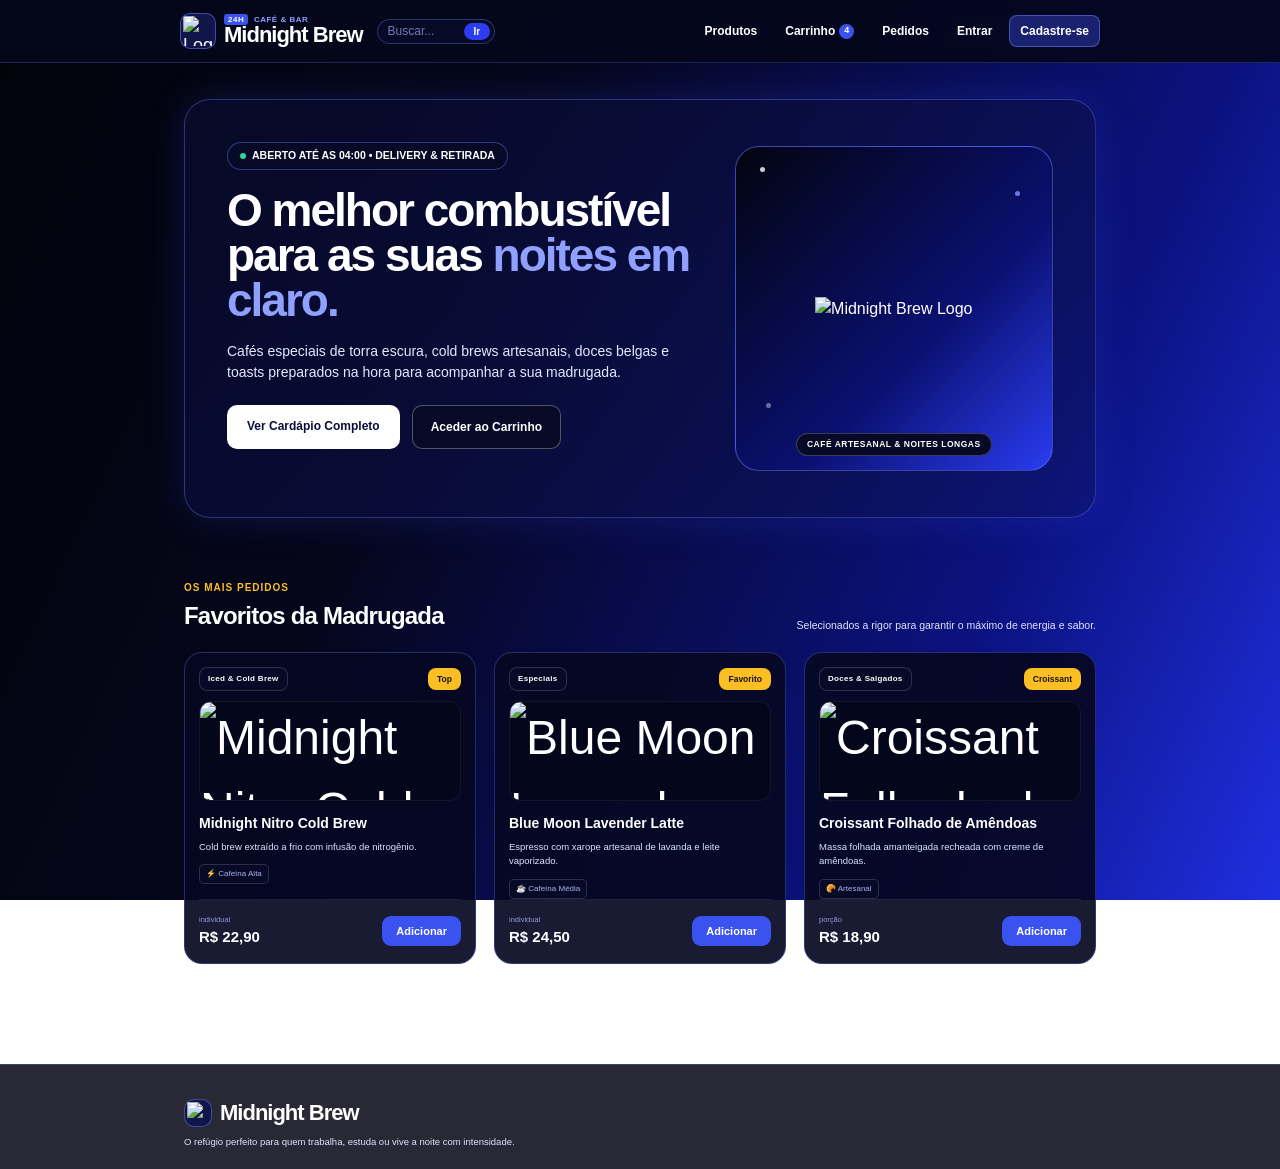
==== commit 37902ad1: "Update index.html" ====
--- a/index.html
+++ b/index.html
@@ -1,12 +1,9 @@
 <!DOCTYPE html>
-<html lang="pt-BR">
+<html lang="pt">
 <head>
   <meta charset="UTF-8">
   <meta name="viewport" content="width=device-width, initial-scale=1.0">
   <title>Midnight Brew Coffee Shop</title>
-  <link rel="preconnect" href="https://fonts.googleapis.com">
-  <link rel="preconnect" href="https://fonts.gstatic.com" crossorigin>
-  <link href="https://fonts.googleapis.com/css2?family=Plus+Jakarta+Sans:wght@400;500;600;700;800&family=JetBrains+Mono:wght@700&display=swap" rel="stylesheet">
   <link rel="stylesheet" href="style.css">
 </head>
 <body>
@@ -14,298 +11,152 @@
   <!-- CABEÇALHO -->
   <header class="cabecalho">
     <div class="cabecalho-conteudo">
-      <a href="#inicio" class="logo">
-        <span class="logo-icone">☕</span>
-        <span class="logo-texto">
-          <small><b>MIDNIGHT</b> COFFEE SHOP</small>
-          <strong>brew</strong>
-        </span>
+      <a href="index.html" class="logo">
+        <!-- Logo alterado para imagem -->
+        <div class="logo-icone" style="padding: 2px; overflow: hidden;">
+          <img src="logo-cabecalho.png" alt="Logo" style="width: 100%; height: 100%; object-fit: contain;">
+        </div>
+        <div class="logo-texto">
+          <small><b>24H</b> CAFÉ &amp; BAR</small>
+          <strong>Midnight Brew</strong>
+        </div>
       </a>
 
       <form class="busca-topo" id="formBuscaTopo">
-        <span>🔍</span>
-        <input type="text" id="campoBuscaTopo" placeholder="Buscar">
-        <button type="submit">Buscar</button>
+        <input type="text" placeholder="Buscar..." id="inputBuscaTopo">
+        <button type="submit">Ir</button>
       </form>
 
       <nav class="menu">
-        <a href="#inicio" class="menu-link ativo">⌂ Início</a>
         <a href="produtos.html" class="menu-link">Produtos</a>
-        <a href="pedidos.html" class="menu-link">Pedidos <span class="bolinha azul">2</span></a>
-        <a href="carrinho.html" class="menu-link">🛒 <span class="bolinha amarela" id="contadorCarrinho">4</span> Carrinho</a>
-        <a href="#perfil" class="menu-link">Perfil</a>
-        <a href="#login" class="botao-borda" id="botaoLogin">Login</a>
-        <a href="#cadastro" class="botao-azul" id="botaoCadastro">Cadastre-se</a>
+        <a href="carrinho.html" class="menu-link">Carrinho <span class="bolinha azul" id="contadorCarrinho">3</span></a>
+        <a href="pedidos.html" class="menu-link">Pedidos</a>
+        <a href="#" class="menu-link" id="botaoLogin">Entrar</a>
+        <a href="cadastro.html" class="menu-link ativo" id="botaoCadastro">Cadastre-se</a>
       </nav>
     </div>
   </header>
 
+  <!-- PÁGINA PRINCIPAL -->
   <main class="pagina">
-
-    <!-- DESTAQUE PRINCIPAL -->
-    <section class="destaque" id="inicio">
+    
+    <!-- SECÇÃO DESTAQUE -->
+    <section class="destaque">
       <div class="destaque-texto">
-        <span class="selo-topo"><i></i> Torrefação Noturna Artesanal • Delivery 24 Horas</span>
-
-        <h1>O combustível perfeito para suas <span>madrugadas criativas.</span></h1>
-
-        <p>
-          Na <strong>Midnight Brew Coffee Shop</strong>, acreditamos que as melhores ideias nascem depois da meia-noite.
-          Preparamos cafés especiais 100% Arábica, cold brews infusionados e doces artesanais entregues quentes
-          na sua porta ou no nosso lounge noturno.
-        </p>
-
-        <form class="busca-destaque" id="formBuscaDestaque">
-          <span>🔍</span>
-          <input type="text" id="campoBuscaDestaque" placeholder="O que vai acompanhar sua noite hoje? (Ex: Cold Brew)">
-          <button type="submit">Explorar Cardápio →</button>
-        </form>
-
+        <div class="selo-topo">
+          <i></i> ABERTO ATÉ AS 04:00 • DELIVERY &amp; RETIRADA
+        </div>
+        <h1>O melhor combustível para as suas <span>noites em claro.</span></h1>
+        <p>Cafés especiais de torra escura, cold brews artesanais, doces belgas e toasts preparados na hora para acompanhar a sua madrugada.</p>
+        
         <div class="botoes-destaque">
-          <a href="#favoritos" class="botao-branco">☕ Ver Todos os Produtos</a>
-          <a href="#clube" class="botao-escuro">✦ Entrar para o Midnight Club</a>
-        </div>
-
-        <div class="numeros">
-          <div>
-            <strong>22 min</strong>
-            <span>Tempo médio de entrega</span>
-          </div>
-          <div>
-            <strong>100%</strong>
-            <span>Grãos Arábica de Altitude</span>
-          </div>
-          <div>
-            <strong class="amarelo">4.9 ★</strong>
-            <span>+4.800 corujas satisfeitas</span>
-          </div>
+          <a href="produtos.html" class="botao-branco">Ver Cardápio Completo</a>
+          <a href="carrinho.html" class="botao-escuro">Aceder ao Carrinho</a>
         </div>
       </div>
 
+      <!-- LOGÓTIPO GRANDE EM IMAGEM NO DESTAQUE -->
       <div class="destaque-imagem">
         <div class="cartao-logo">
-          <span class="ponto p1"></span>
-          <span class="ponto p2"></span>
-          <span class="ponto p3"></span>
+          <div class="ponto p1"></div>
+          <div class="ponto p2"></div>
+          <div class="ponto p3"></div>
+          
+          <img src="logo-cabecalho.png" alt="Midnight Brew Logo" style="max-width: 80%; height: auto; object-fit: contain; position: relative; z-index: 2;">
 
-          <div class="logo-grande">
-            <span class="logo-grande-topo">midnight</span>
-            <svg viewBox="0 0 100 120" width="120" height="140" aria-hidden="true">
-              <path d="M20 25 L80 25 L72 105 Q50 115 28 105 Z" fill="#0b1030" stroke="#fff" stroke-width="5" stroke-linejoin="round"/>
-              <rect x="15" y="15" width="70" height="12" rx="6" fill="#0b1030" stroke="#fff" stroke-width="5"/>
-              <path d="M35 65 Q50 82 65 65" fill="none" stroke="#fff" stroke-width="5" stroke-linecap="round"/>
-              <circle cx="40" cy="52" r="4" fill="#fff"/>
-              <circle cx="60" cy="52" r="4" fill="#fff"/>
-            </svg>
-            <span class="logo-grande-baixo">brew</span>
-          </div>
-
-          <span class="legenda-logo">IDENTIDADE VISUAL OFICIAL • EST. 2026</span>
+          <span class="legenda-logo">CAFÉ ARTESANAL &amp; NOITES LONGAS</span>
         </div>
       </div>
     </section>
 
-    <!-- POR QUE A MIDNIGHT BREW -->
-    <section class="porque">
+    <!-- FAVORITOS / PRODUTOS EM DESTAQUE COM FOTOS REAIS -->
+    <section class="favoritos">
       <div class="titulo-secao">
         <div>
-          <small>POR QUE A MIDNIGHT BREW?</small>
-          <h2>Feita para quem produz enquanto a cidade dorme</h2>
+          <small class="amarelo">OS MAIS PEDIDOS</small>
+          <h2>Favoritos da Madrugada</h2>
         </div>
-        <p>Programadores, estudantes, gamers, artistas, médicos de plantão e amantes da noite têm ponto de encontro garantido.</p>
+        <p>Selecionados a rigor para garantir o máximo de energia e sabor.</p>
       </div>
 
-      <div class="lista-vantagens">
-        <article class="vantagem">
-          <span class="icone-vantagem">🌙</span>
-          <h3>Torra Noturna em Pequenos Lotes</h3>
-          <p>Nossos grãos 100% Arábica do Cerrado Mineiro e Sul de Minas são torrados diariamente às 18h para garantir aroma intenso e baixa acidez.</p>
-        </article>
+      <div class="lista-produtos">
+        
+        <!-- Produto 1 -->
+        <div class="produto">
+          <div class="produto-etiquetas">
+            <span class="etiqueta-categoria">Iced &amp; Cold Brew</span>
+            <span class="etiqueta-amarela">Top</span>
+          </div>
+          <div class="produto-foto" style="padding: 0; overflow: hidden;">
+            <img src="iced-vanilla-sweet-cream.jpg" alt="Midnight Nitro Cold Brew" style="width: 100%; height: 100%; object-fit: cover;">
+          </div>
+          <h3>Midnight Nitro Cold Brew</h3>
+          <p>Cold brew extraído a frio com infusão de nitrogênio.</p>
+          <span class="cafeina">⚡ Cafeína Alta</span>
+          <div class="produto-rodape">
+            <div><small>individual</small><strong>R$ 22,90</strong></div>
+            <button class="botao-adicionar" onclick="adicionarAoCarrinho('Midnight Nitro Cold Brew', 1)">Adicionar</button>
+          </div>
+        </div>
 
-        <article class="vantagem">
-          <span class="icone-vantagem">⚡</span>
-          <h3>Delivery Térmico Ultrarrápido</h3>
-          <p>Embalagens seladas a vácuo com isolamento duplo: seu Latte chega a 68°C e seu Cold Brew chega trincando de gelado até às 6h da manhã.</p>
-        </article>
-
-        <article class="vantagem">
-          <span class="icone-vantagem verde">▼</span>
-          <h3>Lounge Coworking &amp; Clube VIP</h3>
-          <p>A cada pedido pelo site você acumula pontos no <strong>Midnight Club</strong> para trocar por cafés grátis, brindes exclusivos e refil na loja física.</p>
-        </article>
-      </div>
-    </section>
-
-    <!-- FAVORITOS -->
-    <section class="favoritos" id="favoritos">
-      <div class="titulo-secao">
-        <div>
-          <small class="amarelo">OS MAIS PEDIDOS DA MADRUGADA</small>
-          <h2>Favoritos do Cardápio Noturno</h2>
-        </div>
-        <a href="produtos.html" class="botao-borda" id="botaoCardapioCompleto">Ver Cardápio Completo (12 itens) →</a>
-      </div>
-
-      <p class="aviso-busca" id="avisoBusca"></p>
-
-      <div class="lista-produtos" id="listaProdutos">
-
-        <article class="produto" data-nome="midnight nitro cold brew iced">
+        <!-- Produto 2 -->
+        <div class="produto">
           <div class="produto-etiquetas">
-            <span class="etiqueta-categoria">ICED &amp; COLD BREW</span>
-            <span class="etiqueta-amarela">Mais Vendido</span>
-          </div>
-          <div class="produto-foto">🥤</div>
-          <h3>Midnight Nitro Cold Brew</h3>
-          <p>Infusão a frio por 18 horas com gás nitrogênio, criando uma espuma cremosa aveludada e notas intensas de cacau 70%.</p>
-          <span class="cafeina">⚡ Cafeína: Extra Forte</span>
-          <div class="produto-rodape">
-            <div>
-              <small>VALOR UNITÁRIO</small>
-              <strong>R$ 22,90</strong>
-            </div>
-            <button class="botao-adicionar" data-preco="22.90">⊕ Adicionar</button>
-          </div>
-        </article>
-
-        <article class="produto" data-nome="blue moon lavender latte especiais">
-          <div class="produto-etiquetas">
-            <span class="etiqueta-categoria">ESPECIAIS DA MEIA-NOITE</span>
-            <span class="etiqueta-amarela">Assinatura da Casa</span>
-          </div>
-          <div class="produto-foto">☕</div>
-          <h3>Blue Moon Lavender Latte</h3>
-          <p>Espresso duplo 100% Arábica, leite vaporizado cremoso, calda artesanal de baunilha do Madagascar e toque azul...</p>
-          <span class="cafeina">⚡ Cafeína: Média</span>
-          <div class="produto-rodape">
-            <div>
-              <small>VALOR UNITÁRIO</small>
-              <strong>R$ 24,50</strong>
-            </div>
-            <button class="botao-adicionar" data-preco="24.50">⊕ Adicionar</button>
-          </div>
-        </article>
-
-        <article class="produto" data-nome="eclipse dark mocha cafés quentes">
-          <div class="produto-etiquetas">
-            <span class="etiqueta-categoria">CAFÉS QUENTES</span>
+            <span class="etiqueta-categoria">Especiais</span>
             <span class="etiqueta-amarela">Favorito</span>
           </div>
-          <div class="produto-foto">🥛</div>
-          <h3>Eclipse Dark Mocha 70%</h3>
-          <p>Combinação intensa de espresso duplo, ganache de chocolate belga meio amargo, leite de aveia vaporizado e raspa...</p>
-          <span class="cafeina">⚡ Cafeína: Alta</span>
+          <div class="produto-foto" style="padding: 0; overflow: hidden;">
+            <img src="chai-latte-estrelado.jpg" alt="Blue Moon Lavender Latte" style="width: 100%; height: 100%; object-fit: cover;">
+          </div>
+          <h3>Blue Moon Lavender Latte</h3>
+          <p>Espresso com xarope artesanal de lavanda e leite vaporizado.</p>
+          <span class="cafeina">☕ Cafeína Média</span>
           <div class="produto-rodape">
-            <div>
-              <small>VALOR UNITÁRIO</small>
-              <strong>R$ 21,90</strong>
-            </div>
-            <button class="botao-adicionar" data-preco="21.90">⊕ Adicionar</button>
+            <div><small>individual</small><strong>R$ 24,50</strong></div>
+            <button class="botao-adicionar" onclick="adicionarAoCarrinho('Blue Moon Lavender Latte', 1)">Adicionar</button>
           </div>
-        </article>
+        </div>
 
-        <article class="produto" data-nome="croissant folhado de amêndoas doces salgados">
+        <!-- Produto 3 -->
+        <div class="produto">
           <div class="produto-etiquetas">
-            <span class="etiqueta-categoria">DOCES &amp; SALGADOS</span>
-            <span class="etiqueta-amarela">Forno Noturno</span>
+            <span class="etiqueta-categoria">Doces &amp; Salgados</span>
+            <span class="etiqueta-amarela">Croissant</span>
           </div>
-          <div class="produto-foto">🥐</div>
+          <div class="produto-foto" style="padding: 0; overflow: hidden;">
+            <img src="brownie-belga-fudge.jpg" alt="Croissant Folhado de Amêndoas" style="width: 100%; height: 100%; object-fit: cover;">
+          </div>
           <h3>Croissant Folhado de Amêndoas</h3>
-          <p>Massa folhada francesa com manteiga extra, recheada com creme frangipane de amêndoas tostadas e açúcar de...</p>
-          <span class="cafeina">⚡ Cafeína: Sem Cafeína</span>
+          <p>Massa folhada amanteigada recheada com creme de amêndoas.</p>
+          <span class="cafeina">🥐 Artesanal</span>
           <div class="produto-rodape">
-            <div>
-              <small>VALOR UNITÁRIO</small>
-              <strong>R$ 18,90</strong>
-            </div>
-            <button class="botao-adicionar" data-preco="18.90">⊕ Adicionar</button>
+            <div><small>porção</small><strong>R$ 18,90</strong></div>
+            <button class="botao-adicionar" onclick="adicionarAoCarrinho('Croissant Folhado de Amêndoas', 1)">Adicionar</button>
           </div>
-        </article>
+        </div>
 
-      </div>
-    </section>
-
-    <!-- CHAMADA PRIMEIRA COMPRA -->
-    <section class="chamada" id="cadastro">
-      <div class="chamada-texto">
-        <span class="etiqueta-amarela">PRIMEIRA COMPRA?</span>
-        <h2>Ganhe 10% OFF + Entrega Grátis no seu 1º Pedido Noturno!</h2>
-        <p>Crie sua conta gratuita em menos de 1 minuto e use o cupom <code id="cupom" title="Clique para copiar">MIDNIGHT10</code> no carrinho.</p>
-      </div>
-      <div class="chamada-botoes">
-        <a href="#cadastro" class="botao-branco" id="botaoCriarConta">Criar Minha Conta Agora</a>
-        <a href="#login" class="botao-escuro" id="botaoJaTenhoConta">Já tenho conta (Login)</a>
       </div>
     </section>
 
   </main>
 
-  <!-- RODAPÉ -->
   <footer class="rodape">
     <div class="rodape-conteudo">
-
       <div class="rodape-coluna sobre">
-        <a href="#inicio" class="logo">
-          <span class="logo-icone">☕</span>
-          <span class="logo-texto">
-            <small><b>MIDNIGHT</b></small>
-            <strong>brew <small>COFFEE SHOP</small></strong>
-          </span>
-        </a>
-        <p>A primeira cafeteria especializada em torras noturnas e entregas térmicas 24h. Energia, sabor e aconchego para quem cria sob a luz da lua.</p>
-        <div class="redes">
-          <a href="#" aria-label="Instagram">◎</a>
-          <a href="#" aria-label="TikTok">♪</a>
-          <a href="#" aria-label="WhatsApp">✆</a>
-          <a href="#" aria-label="Spotify">●</a>
+        <div class="logo">
+          <div class="logo-icone" style="width: 28px; height: 28px; padding: 2px;">
+            <img src="logo-cabecalho.png" alt="Logo" style="width: 100%; height: 100%; object-fit: contain;">
+          </div>
+          <div class="logo-texto"><strong>Midnight Brew</strong></div>
         </div>
-      </div>
-
-      <div class="rodape-coluna">
-        <h4>PÁGINAS DO SITE</h4>
-        <a href="#inicio">Tela Inicial (Home)</a>
-        <a href="#favoritos">Página de Produtos</a>
-        <a href="carrinho.html">Carrinho de Compras</a>
-        <a href="pedidos.html">Pedidos Feitos</a>
-        <a href="#perfil">Perfil do Usuário</a>
-        <a href="#cadastro">Página de Cadastro</a>
-        <a href="#login" class="azul">Pop-up de Login</a>
-      </div>
-
-      <div class="rodape-coluna">
-        <h4>HORÁRIO &amp; LOUNGE NOTURNO</h4>
-        <p class="info"><span>🌙</span> <b>Lounge &amp; Coworking:</b><br>Todos os dias das 18h00 às 06h00</p>
-        <p class="info"><span>🛵</span> <b>Delivery Online:</b><br>Funcionamento 24 Horas</p>
-        <p class="info"><span>📍</span> Av. Paulista, 1840 / Savassi, BH<br>Wi-Fi 1Gbps &amp; Tomadas em todas as mesas</p>
-      </div>
-
-      <div class="rodape-coluna" id="clube">
-        <h4>CLUBE DA MEIA-NOITE</h4>
-        <p>Receba alertas de novas safras de grãos e cupons relâmpago das 00h às 04h.</p>
-        <form class="form-clube" id="formClube">
-          <input type="email" id="emailClube" placeholder="Seu melhor e-mail..." required>
-          <button type="submit">Inscrever-se Gratuitamente</button>
-        </form>
-        <p class="msg-clube" id="msgClube"></p>
-      </div>
-
-    </div>
-
-    <div class="rodape-baixo">
-      <p>© 2026 <b>Midnight Brew Coffee Shop Ltda.</b> Todos os direitos reservados.</p>
-      <div>
-        <a href="#">Termos de Uso</a>
-        <a href="#">Privacidade</a>
-        <a href="#">Acessibilidade</a>
+        <p class="info">O refúgio perfeito para quem trabalha, estuda ou vive a noite com intensidade.</p>
       </div>
     </div>
   </footer>
 
-  <!-- AVISO FLUTUANTE -->
-  <div class="aviso" id="aviso"></div>
+  <div class="aviso" id="aviso">Aviso</div>
 
   <script src="compartilhado.js"></script>
   <script src="conta.js"></script>
-  <script src="script.js"></script>
 </body>
 </html>
